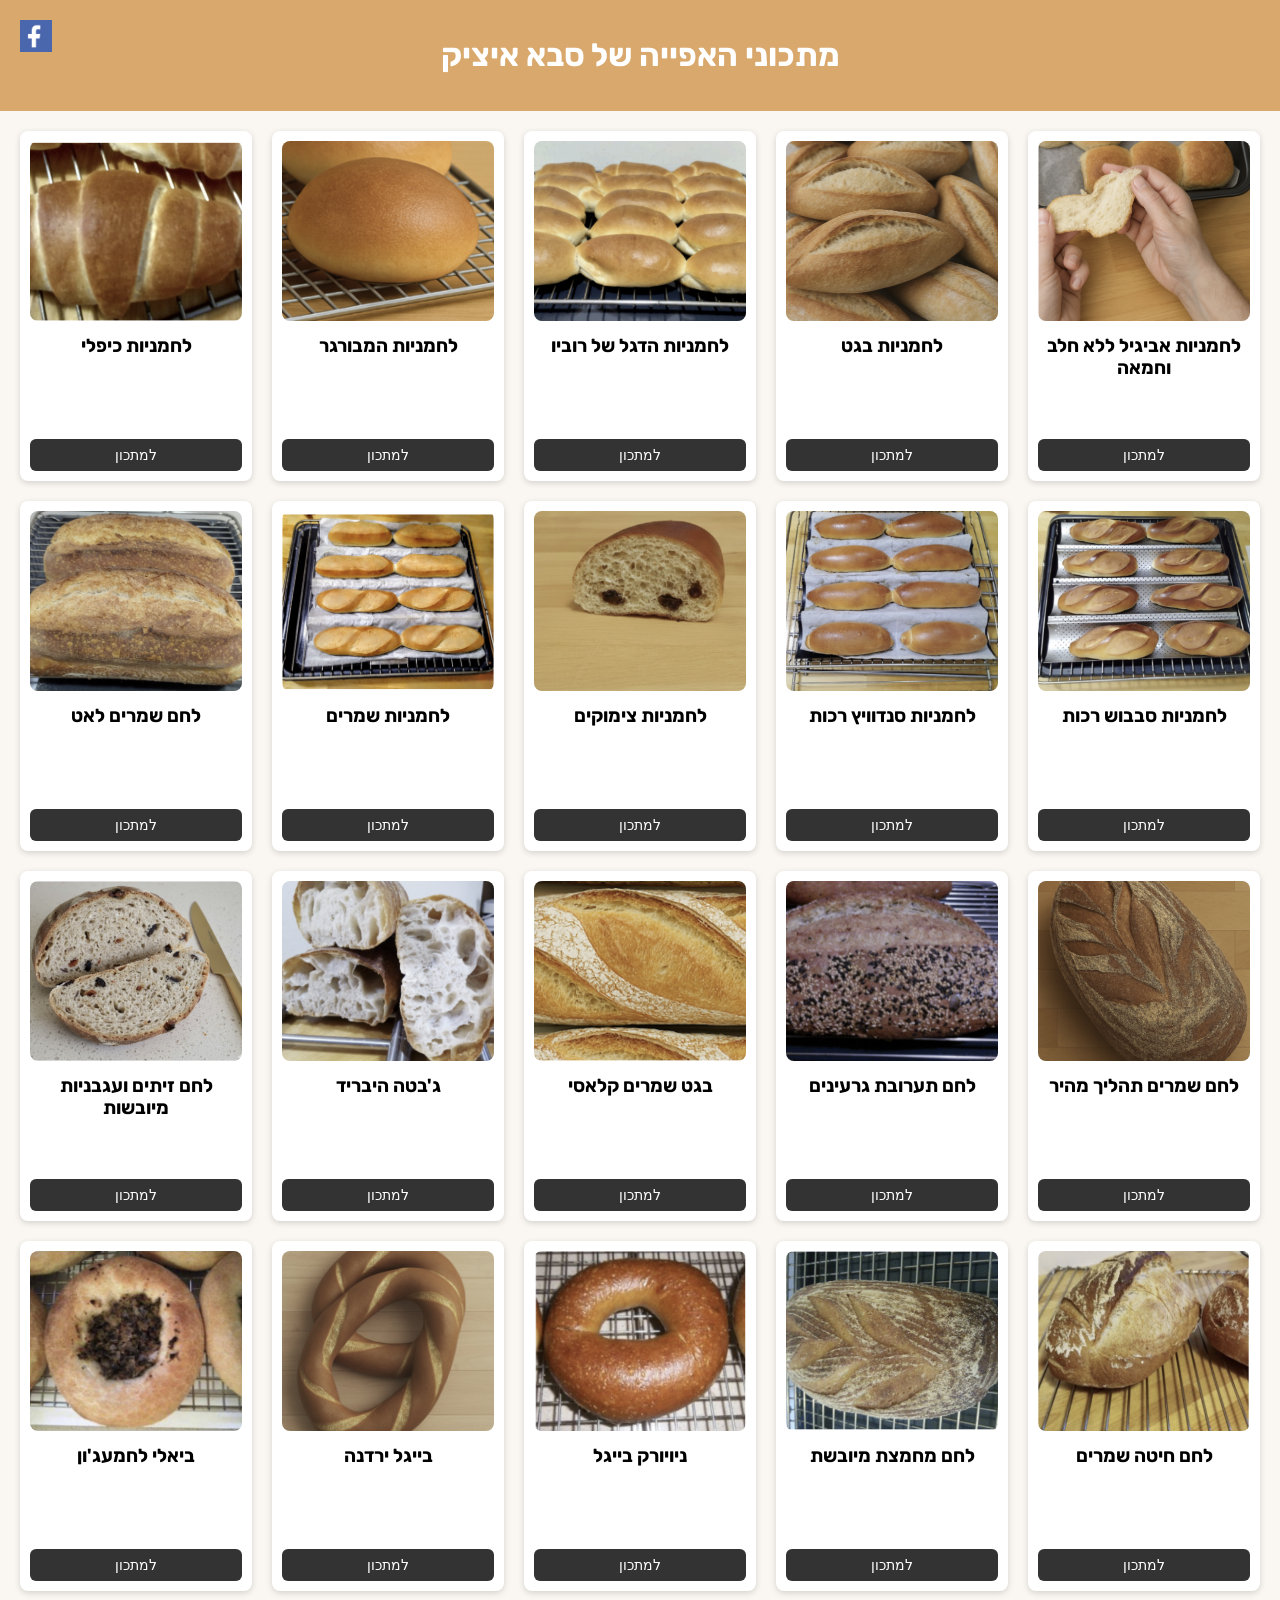
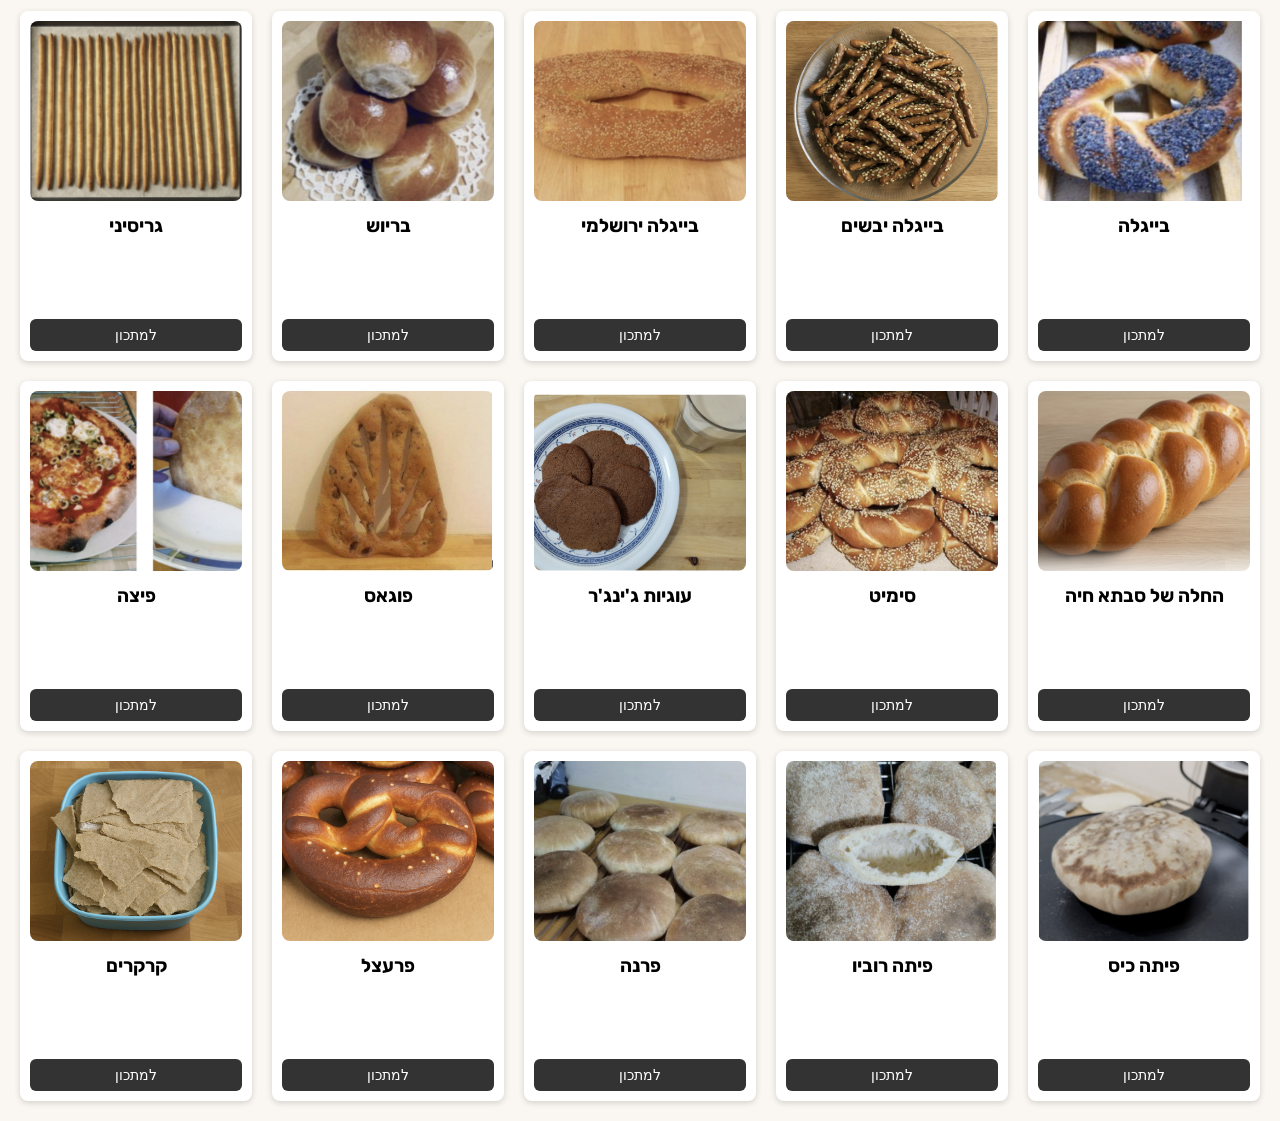
==== index.html @ c2b26f49 "Initial commit: Grandpa Itzik's baking recipes website Co-Authored-By: Claude Opus 4.6 (1M context) " ====
<!DOCTYPE html>
<html lang="he">
<head>
  <meta charset="UTF-8">
  <title>ספר מתכוני אפייה</title>
  <meta name="viewport" content="width=device-width, initial-scale=1">
<link rel="stylesheet" href="style.css">
</head>
<body>
<header>
  <!-- אייקון פייסבוק -->
  <a href="https://www.facebook.com/profile.php?id=61558004886525" 
     target="_blank" 
     class="facebook-icon">
    <img src="images/facebook.png" alt="Facebook">
  </a>

  <h1>מתכוני האפייה של סבא איציק</h1>
</header>

<main id="recipes-container"></main>
<link href="https://fonts.googleapis.com/css2?family=Rubik:wght@300;400;500;700&display=swap" rel="stylesheet">

<script src="recipes.js"></script>
<script src="app.js"></script>
</body>
</html>
---- style.css ----
/* ===== בסיס האתר ===== */
body {
  font-family: "Rubik", sans-serif;
  font-size: 12pt;
  font-weight: 500;
  margin: 0;
  padding: 0;
  direction: rtl;
  background: #faf7f2;
}

header {
  background: #d9a86c;
  padding: 15px;
  text-align: center;
  color: white;
}

/* ===== גריד של 5 כרטיסים בשורה ===== */
.category-grid {
  display: grid;
  grid-template-columns: repeat(5, 1fr);
  gap: 20px;
  padding: 20px;
}

/* ===== כותרת קטגוריה ===== */
.category-title {
  font-size: 16pt;
  font-weight: 600;
  margin: 40px 0 5px 0;
  padding-right: 20px;
  color: #333;
  text-align: right;
  border-bottom: 2px solid #ccc;
  padding-bottom: 8px;
}

/* ===== כרטיס מתכון — גרסה נקייה ואחידה ===== */
.recipe-card {
  background: white;
  border-radius: 8px;
  padding: 10px;
  text-align: center;
  cursor: pointer;
  transition: transform 0.2s;
  box-shadow: 0 2px 6px rgba(0,0,0,0.15);

  /* חשוב! כדי שהכפתור יישב בתחתית */
  display: flex;
  flex-direction: column;
  justify-content: space-between;
  height: 350px;
  box-sizing: border-box;
}

.recipe-card:hover {
  transform: scale(1.05);
}

/* ===== תמונה בכרטיס ===== */
.recipe-card img {
  width: 100%;
  height: 180px;
  object-fit: cover;
  border-radius: 8px;
}

/* ===== שם המתכון ===== */
.recipe-card .recipe-name {
  min-height: 48px;
  font-weight: bold;
  margin: 10px 0;
  line-height: 1.2;
}

/* ===== כפתור "למתכון" ===== */
.recipe-card .open-btn {
  margin-top: auto;
  padding: 8px 12px;
  background: #333;
  color: white;
  border: none;
  border-radius: 6px;
  cursor: pointer;
  font-size: 14px;
}

.recipe-card .open-btn:hover {
  background: #555;
}

/* ===== עמוד מתכון ===== */
#recipe-image {
  width: 25%;
  display: block;
  margin: 20px auto;
  border-radius: 10px;
}

.recipe-container {
  padding: 40px;
  max-width: 800px;
  margin: auto;
  line-height: 1.6;
  font-size: 20px;
}

#recipe-content {
  white-space: pre-line;
  line-height: 1.9;
  font-weight: 500;
  text-align: right;
}

/* ===== הדפסה ===== */
@media print {
  body {
    margin: 20mm;
  }

  script {
    display: none !important;
  }

  .recipe-container {
    padding: 0;
  }
}
.facebook-icon {
    position: absolute;
    left: 20px;
    top: 20px;
}

.facebook-icon img {
    width: 32px;
    height: auto;
    cursor: pointer;
}
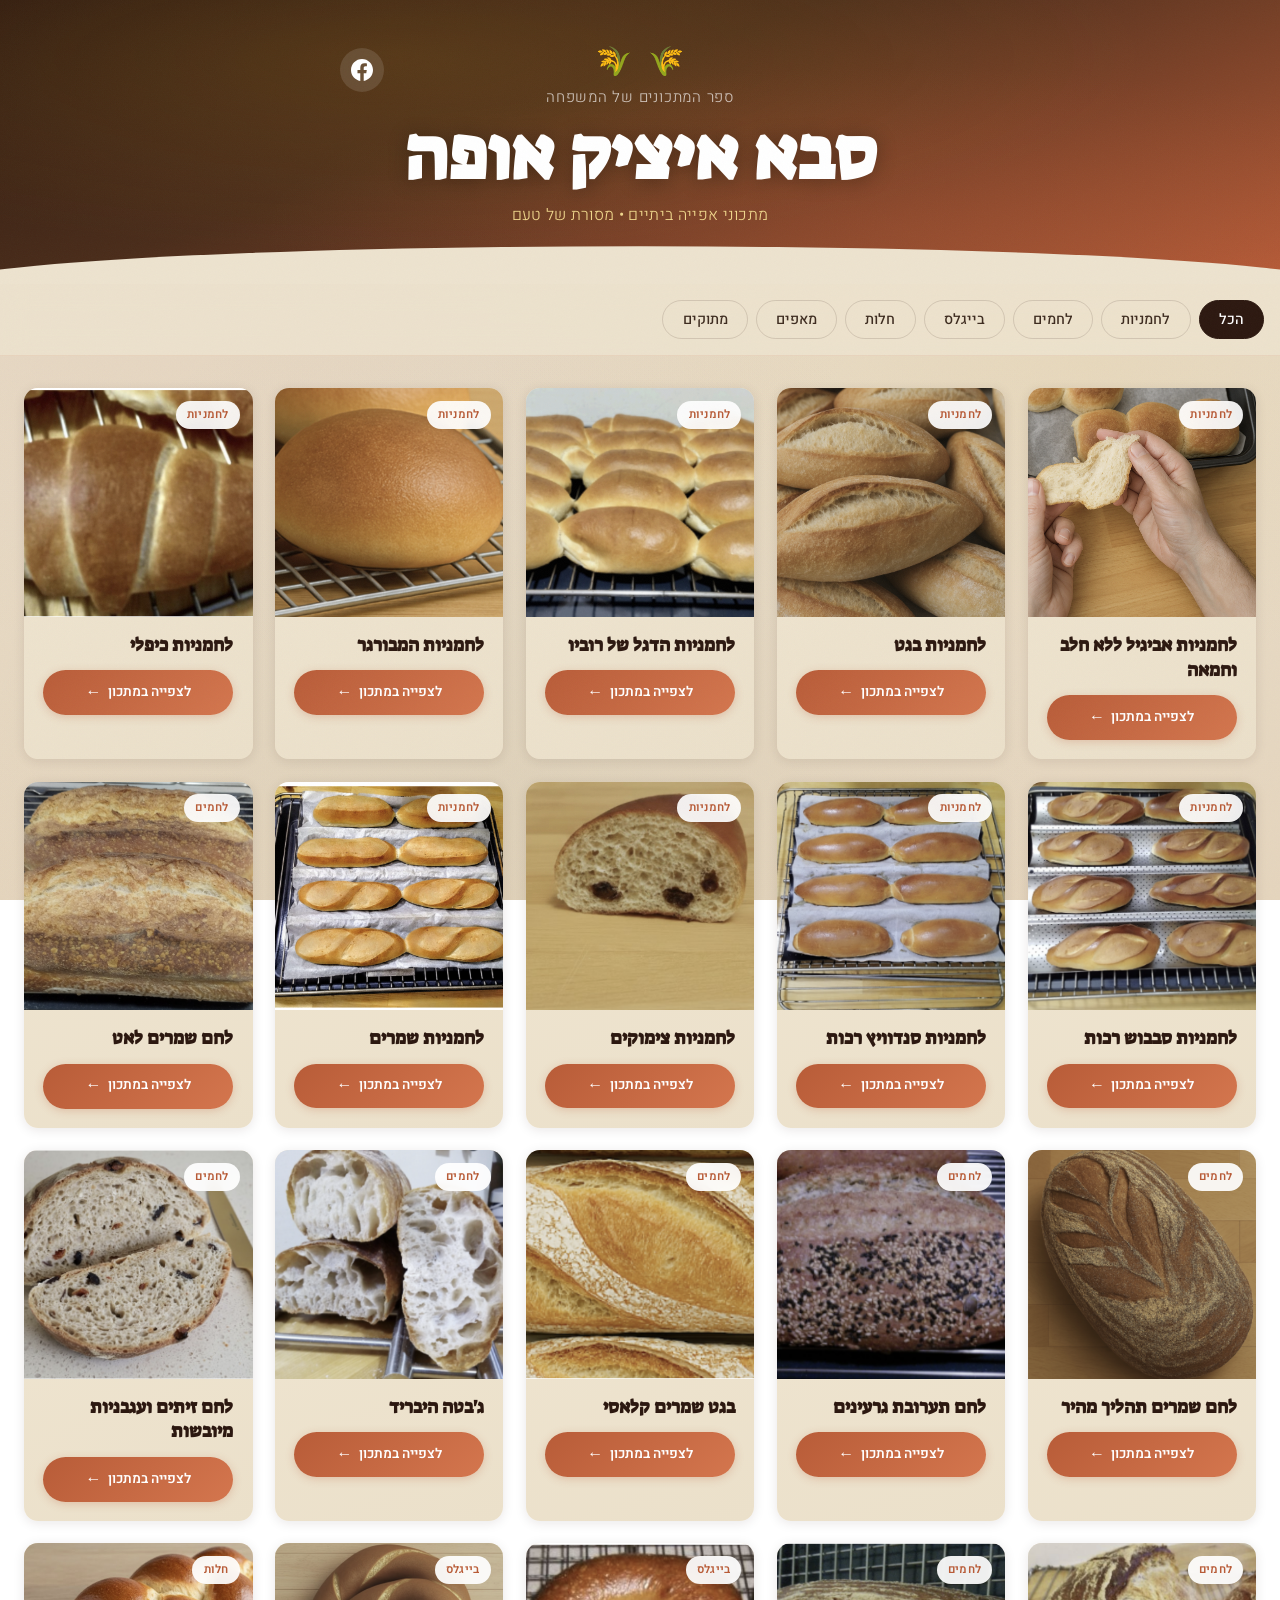
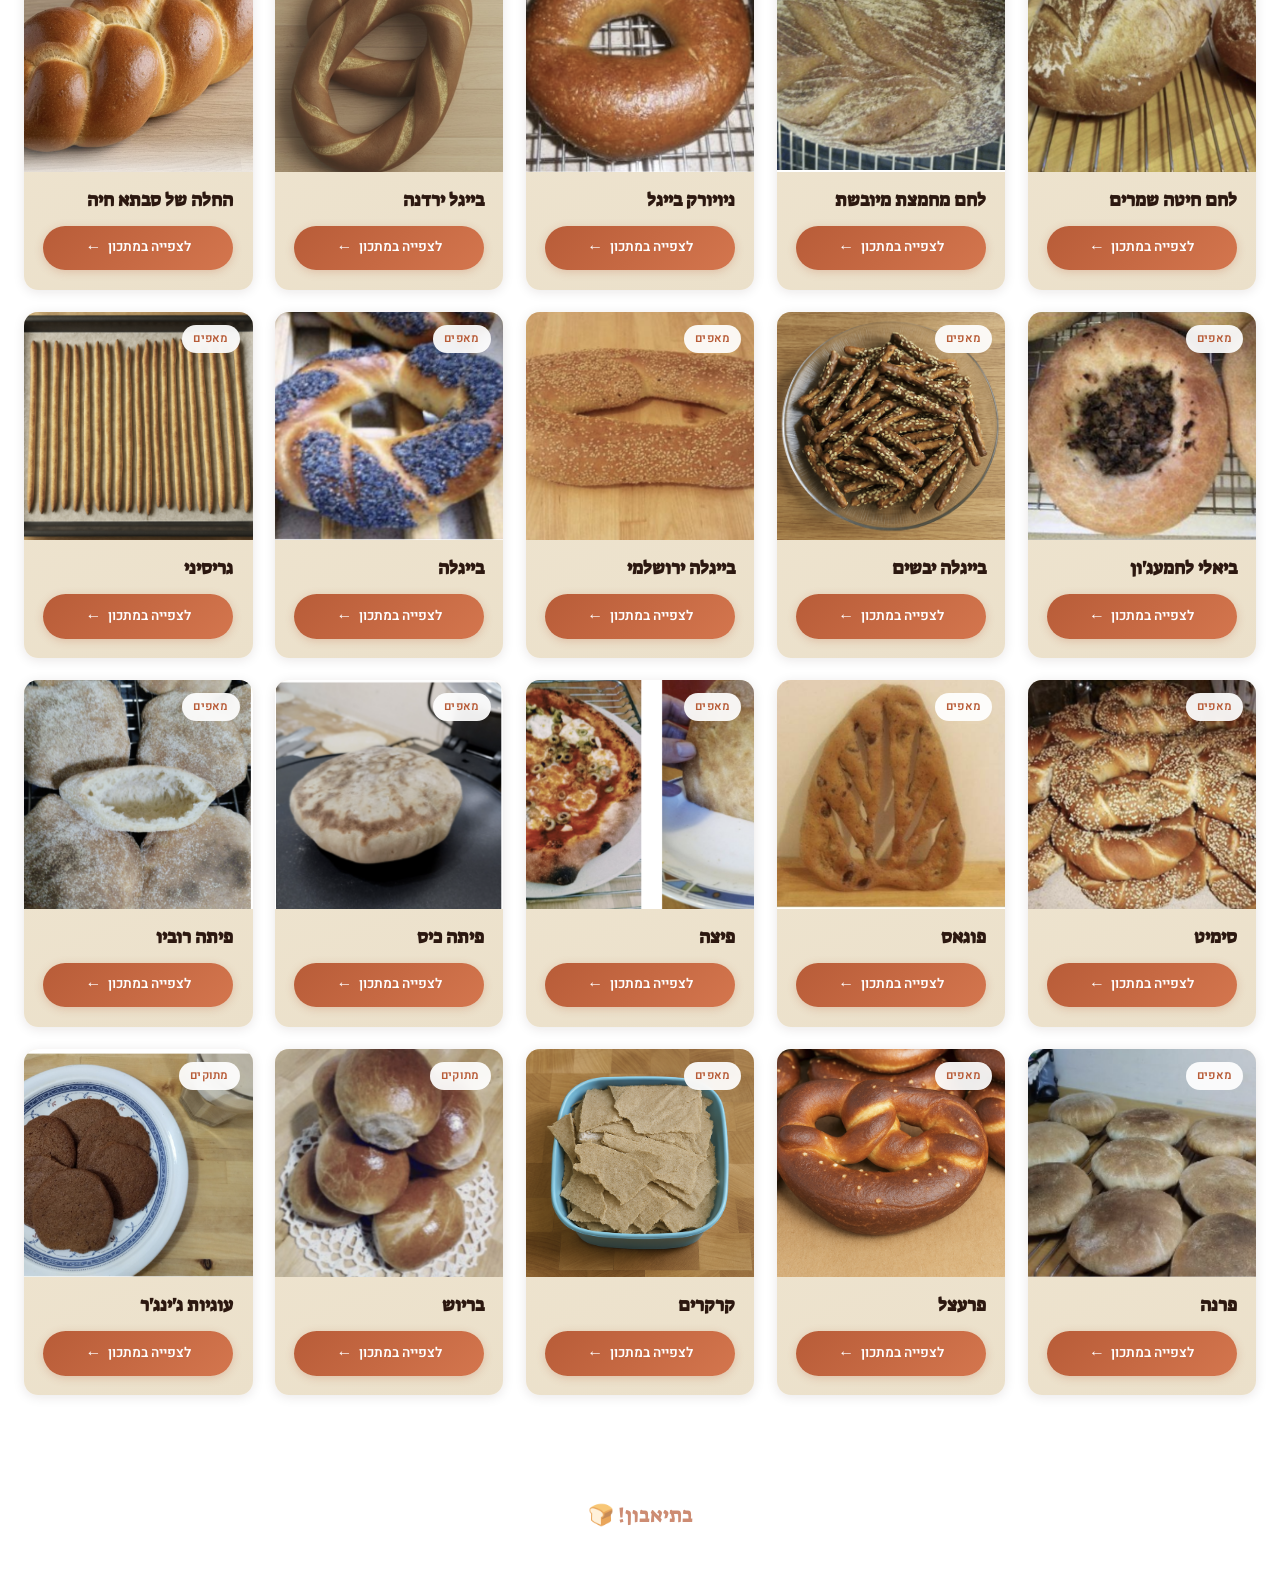
==== commit 007634d8: "Redesign: modern artisanal cookbook UI with modal recipe viewer - Warm parchment palette, Suez One +" ====
--- a/index.html
+++ b/index.html
@@ -1,25 +1,105 @@
 <!DOCTYPE html>
-<html lang="he">
+<html lang="he" dir="rtl">
 <head>
   <meta charset="UTF-8">
-  <title>ספר מתכוני אפייה</title>
   <meta name="viewport" content="width=device-width, initial-scale=1">
-<link rel="stylesheet" href="style.css">
+  <title>סבא איציק אופה</title>
+  <link rel="preconnect" href="https://fonts.googleapis.com">
+  <link rel="preconnect" href="https://fonts.gstatic.com" crossorigin>
+  <link href="https://fonts.googleapis.com/css2?family=Heebo:wght@300;400;500;600;700&family=Suez+One&display=swap" rel="stylesheet">
+  <link rel="stylesheet" href="style.css">
 </head>
 <body>
-<header>
-  <!-- אייקון פייסבוק -->
-  <a href="https://www.facebook.com/profile.php?id=61558004886525" 
-     target="_blank" 
-     class="facebook-icon">
-    <img src="images/facebook.png" alt="Facebook">
-  </a>
 
-  <h1>מתכוני האפייה של סבא איציק</h1>
-</header>
+  <div class="grain-overlay" aria-hidden="true"></div>
 
-<main id="recipes-container"></main>
-<link href="https://fonts.googleapis.com/css2?family=Rubik:wght@300;400;500;700&display=swap" rel="stylesheet">
+  <header class="site-header">
+    <div class="header-inner">
+      <div class="header-decoration" aria-hidden="true">
+        <span class="wheat wheat-right">🌾</span>
+        <span class="wheat wheat-left">🌾</span>
+      </div>
+      <p class="header-subtitle">ספר המתכונים של המשפחה</p>
+      <h1 class="header-title">סבא איציק אופה</h1>
+      <p class="header-tagline">מתכוני אפייה ביתיים &#8226; מסורת של טעם</p>
+      <a href="https://www.facebook.com/profile.php?id=61558004886525"
+         target="_blank"
+         rel="noopener noreferrer"
+         class="facebook-link"
+         aria-label="Facebook">
+        <svg width="22" height="22" viewBox="0 0 24 24" fill="currentColor"><path d="M24 12.073c0-6.627-5.373-12-12-12s-12 5.373-12 12c0 5.99 4.388 10.954 10.125 11.854v-8.385H7.078v-3.47h3.047V9.43c0-3.007 1.792-4.669 4.533-4.669 1.312 0 2.686.235 2.686.235v2.953H15.83c-1.491 0-1.956.925-1.956 1.874v2.25h3.328l-.532 3.47h-2.796v8.385C19.612 23.027 24 18.062 24 12.073z"/></svg>
+      </a>
+    </div>
+  </header>
+
+  <nav class="filter-bar" aria-label="סינון לפי קטגוריה">
+    <div class="filter-inner">
+      <button class="filter-chip active" data-category="all">הכל</button>
+    </div>
+  </nav>
+
+  <main class="main-content">
+    <div id="recipes-container" class="recipe-grid"></div>
+  </main>
+
+  <footer class="site-footer">
+    <p>בתיאבון! 🍞</p>
+  </footer>
+
+  <!-- ====== RECIPE MODAL OVERLAY ====== -->
+  <div class="modal-overlay" id="modal-overlay" aria-hidden="true">
+    <div class="modal-backdrop" id="modal-backdrop"></div>
+
+    <div class="modal-container" id="modal-container">
+      <!-- Close button -->
+      <button class="modal-close" id="modal-close" aria-label="סגור">
+        <svg width="24" height="24" viewBox="0 0 24 24" fill="none" stroke="currentColor" stroke-width="2" stroke-linecap="round" stroke-linejoin="round"><line x1="18" y1="6" x2="6" y2="18"/><line x1="6" y1="6" x2="18" y2="18"/></svg>
+      </button>
+
+      <!-- Hero image -->
+      <div class="modal-hero">
+        <img id="modal-image" class="modal-hero-img" alt="">
+        <div class="modal-hero-overlay"></div>
+        <div class="modal-hero-content">
+          <span id="modal-badge" class="recipe-badge"></span>
+          <h2 id="modal-title" class="modal-hero-title"></h2>
+        </div>
+        <!-- Prev / Next inside hero -->
+        <button class="modal-nav modal-nav-prev" id="nav-prev" aria-label="המתכון הקודם">
+          <svg width="20" height="20" viewBox="0 0 24 24" fill="none" stroke="currentColor" stroke-width="2.5" stroke-linecap="round" stroke-linejoin="round"><path d="M9 18l6-6-6-6"/></svg>
+        </button>
+        <button class="modal-nav modal-nav-next" id="nav-next" aria-label="המתכון הבא">
+          <svg width="20" height="20" viewBox="0 0 24 24" fill="none" stroke="currentColor" stroke-width="2.5" stroke-linecap="round" stroke-linejoin="round"><path d="M15 18l-6-6 6-6"/></svg>
+        </button>
+      </div>
+
+      <!-- Body -->
+      <div class="modal-body">
+        <div class="modal-actions">
+          <button class="action-btn print-btn" id="modal-print">
+            <svg width="18" height="18" viewBox="0 0 24 24" fill="none" stroke="currentColor" stroke-width="2" stroke-linecap="round" stroke-linejoin="round"><polyline points="6 9 6 2 18 2 18 9"/><path d="M6 18H4a2 2 0 0 1-2-2v-5a2 2 0 0 1 2-2h16a2 2 0 0 1 2 2v5a2 2 0 0 1-2 2h-2"/><rect x="6" y="14" width="12" height="8"/></svg>
+            הדפסה
+          </button>
+          <button class="action-btn share-btn" id="modal-share">
+            <svg width="18" height="18" viewBox="0 0 24 24" fill="none" stroke="currentColor" stroke-width="2" stroke-linecap="round" stroke-linejoin="round"><circle cx="18" cy="5" r="3"/><circle cx="6" cy="12" r="3"/><circle cx="18" cy="19" r="3"/><line x1="8.59" y1="13.51" x2="15.42" y2="17.49"/><line x1="15.41" y1="6.51" x2="8.59" y2="10.49"/></svg>
+            שיתוף
+          </button>
+        </div>
+
+        <div class="recipe-divider" aria-hidden="true"><span class="divider-icon">🍞</span></div>
+
+        <div id="modal-content" class="recipe-text"></div>
+
+        <div class="recipe-divider" aria-hidden="true"><span class="divider-icon">🌾</span></div>
+
+        <!-- Similar recipes -->
+        <section id="modal-similar-section" class="similar-section" style="display:none">
+          <h3 class="similar-title">עוד מתכונים שאולי תאהבו</h3>
+          <div id="modal-similar-grid" class="similar-grid"></div>
+        </section>
+      </div>
+    </div>
+  </div>
 
 <script src="recipes.js"></script>
 <script src="app.js"></script>
--- a/style.css
+++ b/style.css
@@ -1,140 +1,1213 @@
-/* ===== בסיס האתר ===== */
-body {
-  font-family: "Rubik", sans-serif;
-  font-size: 12pt;
-  font-weight: 500;
+/* ============================================
+   ARTISANAL HERITAGE COOKBOOK
+   Grandpa Itzik's Baking Recipes
+   ============================================ */
+
+/* --- Design Tokens --- */
+:root {
+  --color-parchment: #FBF7F0;
+  --color-cream: #F5EDE0;
+  --color-surface: #FFFFFF;
+  --color-coffee: #2C1810;
+  --color-espresso: #1A0F09;
+  --color-brown: #3D2B1F;
+  --color-terracotta: #B85C38;
+  --color-terracotta-light: #D4764E;
+  --color-honey: #DAA520;
+  --color-honey-soft: #F0D78C;
+  --color-sage: #6B7F5E;
+  --color-sage-light: #E8EDE4;
+  --color-warm-shadow: rgba(44, 24, 16, 0.1);
+  --color-warm-shadow-deep: rgba(44, 24, 16, 0.2);
+
+  --font-display: 'Suez One', serif;
+  --font-body: 'Heebo', sans-serif;
+
+  --radius-sm: 8px;
+  --radius-md: 14px;
+  --radius-lg: 24px;
+
+  --transition-smooth: 0.35s cubic-bezier(0.25, 0.46, 0.45, 0.94);
+  --transition-bounce: 0.5s cubic-bezier(0.34, 1.56, 0.64, 1);
+}
+
+/* --- Reset & Base --- */
+*,
+*::before,
+*::after {
+  box-sizing: border-box;
   margin: 0;
   padding: 0;
+}
+
+html {
+  scroll-behavior: smooth;
+}
+
+body {
+  font-family: var(--font-body);
+  font-weight: 400;
+  color: var(--color-brown);
+  background:
+    radial-gradient(ellipse at 15% 10%, rgba(184, 92, 56, 0.08) 0%, transparent 50%),
+    radial-gradient(ellipse at 85% 40%, rgba(218, 165, 32, 0.07) 0%, transparent 40%),
+    radial-gradient(ellipse at 40% 90%, rgba(107, 127, 94, 0.06) 0%, transparent 50%),
+    linear-gradient(180deg, #EDE3CF 0%, #E8DCC8 40%, #E5D5BD 100%);
+  background-attachment: fixed;
   direction: rtl;
-  background: #faf7f2;
-}
-
-header {
-  background: #d9a86c;
-  padding: 15px;
+  line-height: 1.6;
+  min-height: 100vh;
+  overflow-x: hidden;
+  -webkit-font-smoothing: antialiased;
+}
+
+/* --- Grain Texture Overlay --- */
+.grain-overlay {
+  position: fixed;
+  inset: 0;
+  pointer-events: none;
+  z-index: 9999;
+  opacity: 0.03;
+  background-image: url("data:image/svg+xml,%3Csvg viewBox='0 0 256 256' xmlns='http://www.w3.org/2000/svg'%3E%3Cfilter id='noise'%3E%3CfeTurbulence type='fractalNoise' baseFrequency='0.9' numOctaves='4' stitchTiles='stitch'/%3E%3C/filter%3E%3Crect width='100%25' height='100%25' filter='url(%23noise)'/%3E%3C/svg%3E");
+  background-repeat: repeat;
+  background-size: 200px 200px;
+}
+
+/* ============================================
+   HEADER
+   ============================================ */
+.site-header {
+  position: relative;
+  background: linear-gradient(160deg, var(--color-coffee) 0%, #4A2C1A 40%, var(--color-terracotta) 100%);
+  padding: 3rem 1.5rem 3.5rem;
   text-align: center;
-  color: white;
-}
-
-/* ===== גריד של 5 כרטיסים בשורה ===== */
-.category-grid {
+  overflow: hidden;
+}
+
+.site-header::before {
+  content: '';
+  position: absolute;
+  inset: 0;
+  background: radial-gradient(ellipse at 30% 20%, rgba(218, 165, 32, 0.15) 0%, transparent 60%),
+              radial-gradient(ellipse at 70% 80%, rgba(184, 92, 56, 0.2) 0%, transparent 50%);
+  pointer-events: none;
+}
+
+.site-header::after {
+  content: '';
+  position: absolute;
+  bottom: -2px;
+  left: 0;
+  right: 0;
+  height: 40px;
+  background: #EDE3CF;
+  clip-path: ellipse(55% 100% at 50% 100%);
+}
+
+.header-inner {
+  position: relative;
+  z-index: 1;
+  max-width: 600px;
+  margin: 0 auto;
+}
+
+.header-decoration {
+  margin-bottom: 0.5rem;
+  font-size: 1.8rem;
+  line-height: 1;
+}
+
+.wheat {
+  display: inline-block;
+  margin: 0 0.3rem;
+  animation: wheat-sway 3s ease-in-out infinite;
+}
+
+.wheat-left {
+  animation-delay: -1.5s;
+  transform: scaleX(-1);
+}
+
+@keyframes wheat-sway {
+  0%, 100% { transform: rotate(-3deg); }
+  50% { transform: rotate(3deg); }
+}
+
+.wheat-left {
+  animation-name: wheat-sway-mirror;
+}
+
+@keyframes wheat-sway-mirror {
+  0%, 100% { transform: scaleX(-1) rotate(-3deg); }
+  50% { transform: scaleX(-1) rotate(3deg); }
+}
+
+.header-subtitle {
+  font-family: var(--font-body);
+  font-weight: 300;
+  font-size: 0.95rem;
+  color: rgba(255, 255, 255, 0.7);
+  letter-spacing: 0.05em;
+  margin-bottom: 0.4rem;
+}
+
+.header-title {
+  font-family: var(--font-display);
+  font-size: clamp(2.5rem, 8vw, 4.5rem);
+  color: #FFFFFF;
+  line-height: 1.1;
+  margin-bottom: 0.5rem;
+  text-shadow: 0 2px 20px rgba(0, 0, 0, 0.3);
+}
+
+.header-tagline {
+  font-family: var(--font-body);
+  font-weight: 300;
+  font-size: 1rem;
+  color: var(--color-honey-soft);
+  letter-spacing: 0.02em;
+}
+
+.facebook-link {
+  position: absolute;
+  top: 0;
+  left: 0;
+  display: flex;
+  align-items: center;
+  justify-content: center;
+  width: 44px;
+  height: 44px;
+  border-radius: 50%;
+  background: rgba(255, 255, 255, 0.12);
+  backdrop-filter: blur(6px);
+  transition: background var(--transition-smooth);
+}
+
+.facebook-link:hover {
+  background: rgba(255, 255, 255, 0.25);
+}
+
+.facebook-link svg {
+  width: 22px;
+  height: 22px;
+  color: #FFFFFF;
+}
+
+/* ============================================
+   FILTER BAR
+   ============================================ */
+.filter-bar {
+  position: sticky;
+  top: 0;
+  z-index: 100;
+  background: rgba(237, 227, 207, 0.88);
+  backdrop-filter: blur(12px);
+  -webkit-backdrop-filter: blur(12px);
+  border-bottom: 1px solid rgba(184, 92, 56, 0.1);
+  padding: 0.8rem 1rem;
+}
+
+.filter-inner {
+  display: flex;
+  gap: 0.5rem;
+  max-width: 1400px;
+  margin: 0 auto;
+  overflow-x: auto;
+  scrollbar-width: none;
+  -ms-overflow-style: none;
+  padding: 0.2rem 0;
+}
+
+.filter-inner::-webkit-scrollbar {
+  display: none;
+}
+
+.filter-chip {
+  flex-shrink: 0;
+  font-family: var(--font-body);
+  font-weight: 500;
+  font-size: 0.9rem;
+  padding: 0.5rem 1.2rem;
+  border: 1.5px solid rgba(61, 43, 31, 0.15);
+  border-radius: 100px;
+  background: transparent;
+  color: var(--color-brown);
+  cursor: pointer;
+  transition: all var(--transition-smooth);
+  white-space: nowrap;
+}
+
+.filter-chip:hover {
+  border-color: var(--color-terracotta);
+  color: var(--color-terracotta);
+  background: rgba(184, 92, 56, 0.06);
+}
+
+.filter-chip.active {
+  background: var(--color-coffee);
+  color: #FFFFFF;
+  border-color: var(--color-coffee);
+}
+
+/* ============================================
+   MAIN CONTENT & RECIPE GRID
+   ============================================ */
+.main-content {
+  max-width: 1400px;
+  margin: 0 auto;
+  padding: 2rem 1.5rem 4rem;
+}
+
+.recipe-grid {
   display: grid;
-  grid-template-columns: repeat(5, 1fr);
-  gap: 20px;
-  padding: 20px;
-}
-
-/* ===== כותרת קטגוריה ===== */
-.category-title {
-  font-size: 16pt;
+  grid-template-columns: repeat(auto-fill, minmax(220px, 1fr));
+  gap: 1.4rem;
+}
+
+/* ============================================
+   RECIPE CARD
+   ============================================ */
+.recipe-card {
+  position: relative;
+  background: linear-gradient(160deg, #F0E6D2 0%, #EBE0CA 100%);
+  border: none;
+  border-radius: var(--radius-md);
+  overflow: hidden;
+  cursor: pointer;
+  padding: 0;
+  box-shadow: 0 2px 12px var(--color-warm-shadow);
+  transition: transform var(--transition-smooth),
+              box-shadow var(--transition-smooth);
+  animation: card-enter 0.6s cubic-bezier(0.22, 1, 0.36, 1) both;
+}
+
+.recipe-card:hover {
+  transform: translateY(-6px);
+  box-shadow: 0 14px 40px var(--color-warm-shadow-deep);
+}
+
+.recipe-card:active {
+  transform: translateY(-2px);
+}
+
+@keyframes card-enter {
+  from {
+    opacity: 0;
+    transform: translateY(30px);
+  }
+  to {
+    opacity: 1;
+    transform: translateY(0);
+  }
+}
+
+/* Card image container */
+.card-image-wrap {
+  position: relative;
+  width: 100%;
+  aspect-ratio: 1 / 1;
+  overflow: hidden;
+  background: var(--color-cream);
+}
+
+.card-image-wrap img {
+  display: block;
+  width: 100%;
+  height: 100%;
+  object-fit: cover;
+  transition: transform 0.6s cubic-bezier(0.22, 1, 0.36, 1);
+}
+
+.recipe-card:hover .card-image-wrap img {
+  transform: scale(1.08);
+}
+
+/* Category badge */
+.card-category {
+  position: absolute;
+  top: 0.8rem;
+  right: 0.8rem;
+  font-family: var(--font-body);
   font-weight: 600;
-  margin: 40px 0 5px 0;
-  padding-right: 20px;
-  color: #333;
+  font-size: 0.72rem;
+  padding: 0.3rem 0.7rem;
+  background: rgba(255, 255, 255, 0.92);
+  backdrop-filter: blur(6px);
+  border-radius: 100px;
+  color: var(--color-terracotta);
+  letter-spacing: 0.02em;
+  z-index: 2;
+}
+
+/* Card body */
+.card-body {
+  padding: 1rem 1.2rem 1.2rem;
+}
+
+.card-title {
+  font-family: var(--font-display);
+  font-size: 1.15rem;
+  color: var(--color-coffee);
+  line-height: 1.35;
+  margin-bottom: 0.8rem;
+}
+
+.card-cta {
+  display: inline-flex;
+  align-items: center;
+  justify-content: center;
+  gap: 0.4rem;
+  width: 100%;
+  font-family: var(--font-body);
+  font-weight: 600;
+  font-size: 0.85rem;
+  color: #FFFFFF;
+  text-decoration: none;
+  padding: 0.6rem 1rem;
+  border-radius: 100px;
+  background: linear-gradient(135deg, var(--color-terracotta) 0%, var(--color-terracotta-light) 100%);
+  box-shadow: 0 2px 8px rgba(184, 92, 56, 0.25);
+  transition: all var(--transition-smooth);
+}
+
+.recipe-card:hover .card-cta {
+  box-shadow: 0 4px 14px rgba(184, 92, 56, 0.4);
+  transform: translateY(-1px);
+}
+
+.card-cta-arrow {
+  display: inline-block;
+  transition: transform var(--transition-smooth);
+  font-size: 1rem;
+}
+
+.recipe-card:hover .card-cta-arrow {
+  transform: translateX(-4px);
+}
+
+/* ============================================
+   RECIPE PAGE — HERO
+   ============================================ */
+.recipe-hero {
+  position: relative;
+  width: 100%;
+  height: 55vh;
+  min-height: 350px;
+  max-height: 550px;
+  overflow: hidden;
+}
+
+.recipe-hero-img {
+  width: 100%;
+  height: 100%;
+  object-fit: cover;
+  animation: hero-zoom 20s ease-in-out infinite alternate;
+}
+
+@keyframes hero-zoom {
+  from { transform: scale(1); }
+  to { transform: scale(1.06); }
+}
+
+.recipe-hero-overlay {
+  position: absolute;
+  inset: 0;
+  background:
+    linear-gradient(to top, rgba(26, 15, 9, 0.9) 0%, rgba(26, 15, 9, 0.3) 45%, rgba(26, 15, 9, 0.05) 100%),
+    linear-gradient(135deg, rgba(184, 92, 56, 0.15) 0%, transparent 50%);
+  pointer-events: none;
+}
+
+.recipe-hero-content {
+  position: absolute;
+  bottom: 0;
+  left: 0;
+  right: 0;
+  padding: 2rem 2.5rem 3rem;
+  z-index: 2;
+  animation: hero-content-enter 0.8s cubic-bezier(0.22, 1, 0.36, 1) both;
+}
+
+@keyframes hero-content-enter {
+  from {
+    opacity: 0;
+    transform: translateY(20px);
+  }
+  to {
+    opacity: 1;
+    transform: translateY(0);
+  }
+}
+
+.recipe-badge {
+  display: inline-block;
+  font-family: var(--font-body);
+  font-weight: 600;
+  font-size: 0.78rem;
+  padding: 0.35rem 1rem;
+  background: var(--color-terracotta);
+  color: #FFFFFF;
+  border-radius: 100px;
+  margin-bottom: 0.8rem;
+  letter-spacing: 0.03em;
+  box-shadow: 0 2px 12px rgba(184, 92, 56, 0.4);
+}
+
+.recipe-hero-title {
+  font-family: var(--font-display);
+  font-size: clamp(2rem, 6vw, 3.2rem);
+  color: #FFFFFF;
+  text-shadow: 0 2px 20px rgba(0, 0, 0, 0.5);
+  line-height: 1.2;
+  max-width: 700px;
+}
+
+.back-btn {
+  position: absolute;
+  top: 1.2rem;
+  right: 1.2rem;
+  z-index: 10;
+  display: flex;
+  align-items: center;
+  justify-content: center;
+  width: 48px;
+  height: 48px;
+  border-radius: 50%;
+  border: none;
+  background: rgba(255, 255, 255, 0.18);
+  backdrop-filter: blur(8px);
+  color: #FFFFFF;
+  cursor: pointer;
+  transition: all var(--transition-smooth);
+}
+
+.back-btn:hover {
+  background: rgba(255, 255, 255, 0.35);
+  transform: scale(1.08);
+}
+
+/* ============================================
+   RECIPE PAGE — BODY
+   ============================================ */
+.recipe-page {
+  background:
+    radial-gradient(ellipse at 20% 0%, rgba(184, 92, 56, 0.1) 0%, transparent 50%),
+    radial-gradient(ellipse at 80% 30%, rgba(218, 165, 32, 0.09) 0%, transparent 40%),
+    radial-gradient(ellipse at 50% 80%, rgba(107, 127, 94, 0.07) 0%, transparent 50%),
+    linear-gradient(180deg, #E8DCC8 0%, #ECDCC5 30%, #E5D5BD 100%);
+}
+
+.recipe-body {
+  position: relative;
+  margin-top: -2.5rem;
+  z-index: 5;
+}
+
+.recipe-body-inner {
+  max-width: 780px;
+  margin: 0 auto;
+  background:
+    linear-gradient(145deg, #F0E6D2 0%, #EBE0CA 50%, #EDE3CF 100%);
+  border: 1px solid rgba(184, 92, 56, 0.1);
+  border-radius: var(--radius-lg) var(--radius-lg) var(--radius-md) var(--radius-md);
+  padding: 2.5rem 2.8rem 3rem;
+  box-shadow:
+    0 -8px 50px rgba(0, 0, 0, 0.08),
+    inset 0 1px 0 rgba(255, 255, 255, 0.6);
+  min-height: 50vh;
+  animation: body-enter 0.6s 0.2s cubic-bezier(0.22, 1, 0.36, 1) both;
+}
+
+@keyframes body-enter {
+  from {
+    opacity: 0;
+    transform: translateY(30px);
+  }
+  to {
+    opacity: 1;
+    transform: translateY(0);
+  }
+}
+
+/* Action bar */
+.recipe-actions {
+  display: flex;
+  gap: 0.7rem;
+  margin-bottom: 1.5rem;
+  flex-wrap: wrap;
+}
+
+.action-btn {
+  display: inline-flex;
+  align-items: center;
+  gap: 0.5rem;
+  font-family: var(--font-body);
+  font-weight: 600;
+  font-size: 0.85rem;
+  padding: 0.6rem 1.3rem;
+  border: none;
+  border-radius: 100px;
+  cursor: pointer;
+  transition: all var(--transition-smooth);
+}
+
+.print-btn {
+  background: linear-gradient(135deg, var(--color-coffee) 0%, #4A2C1A 100%);
+  color: #FFFFFF;
+  box-shadow: 0 2px 10px rgba(44, 24, 16, 0.25);
+}
+
+.print-btn:hover {
+  transform: translateY(-2px);
+  box-shadow: 0 4px 18px rgba(44, 24, 16, 0.35);
+}
+
+.share-btn {
+  background: linear-gradient(135deg, var(--color-terracotta) 0%, var(--color-terracotta-light) 100%);
+  color: #FFFFFF;
+  box-shadow: 0 2px 10px rgba(184, 92, 56, 0.3);
+}
+
+.share-btn:hover {
+  transform: translateY(-2px);
+  box-shadow: 0 4px 18px rgba(184, 92, 56, 0.4);
+}
+
+.action-btn:active {
+  transform: translateY(0);
+}
+
+.action-btn svg {
+  flex-shrink: 0;
+}
+
+/* Decorative divider */
+.recipe-divider {
+  display: flex;
+  align-items: center;
+  gap: 1rem;
+  margin: 2rem 0;
+}
+
+.recipe-divider::before,
+.recipe-divider::after {
+  content: '';
+  flex: 1;
+  height: 1px;
+  background: linear-gradient(to left,
+    transparent,
+    rgba(184, 92, 56, 0.2) 20%,
+    rgba(218, 165, 32, 0.3) 50%,
+    rgba(184, 92, 56, 0.2) 80%,
+    transparent
+  );
+}
+
+.divider-icon {
+  font-size: 1.2rem;
+  opacity: 0.6;
+}
+
+/* Recipe text */
+.recipe-text {
+  font-family: var(--font-body);
+  font-weight: 400;
+  font-size: 1.15rem;
+  line-height: 2.1;
+  color: var(--color-coffee);
+  white-space: pre-line;
   text-align: right;
-  border-bottom: 2px solid #ccc;
-  padding-bottom: 8px;
-}
-
-/* ===== כרטיס מתכון — גרסה נקייה ואחידה ===== */
-.recipe-card {
-  background: white;
-  border-radius: 8px;
-  padding: 10px;
+  padding: 0.5rem 0;
+}
+
+/* Tip box */
+.recipe-tip-box {
+  display: flex;
+  gap: 0.8rem;
+  align-items: flex-start;
+  background: linear-gradient(135deg, #FFF8E7 0%, #FFF3D6 100%);
+  border: 1px solid rgba(218, 165, 32, 0.25);
+  border-radius: var(--radius-md);
+  padding: 1.2rem 1.5rem;
+  margin-top: 2rem;
+}
+
+.tip-icon {
+  font-size: 1.4rem;
+  flex-shrink: 0;
+  margin-top: 0.1rem;
+}
+
+.tip-text {
+  font-family: var(--font-body);
+  font-weight: 400;
+  font-size: 0.95rem;
+  line-height: 1.7;
+  color: var(--color-brown);
+}
+
+/* ============================================
+   SIMILAR RECIPES SECTION
+   ============================================ */
+.similar-section {
+  margin-top: 1rem;
+}
+
+.similar-title {
+  font-family: var(--font-display);
+  font-size: 1.4rem;
+  color: var(--color-coffee);
+  margin-bottom: 1.4rem;
   text-align: center;
-  cursor: pointer;
-  transition: transform 0.2s;
-  box-shadow: 0 2px 6px rgba(0,0,0,0.15);
-
-  /* חשוב! כדי שהכפתור יישב בתחתית */
+  position: relative;
+}
+
+.similar-title::after {
+  content: '';
+  display: block;
+  width: 60px;
+  height: 3px;
+  background: linear-gradient(to left, var(--color-terracotta), var(--color-honey));
+  border-radius: 3px;
+  margin: 0.6rem auto 0;
+}
+
+.similar-grid {
+  display: grid;
+  grid-template-columns: repeat(auto-fill, minmax(150px, 1fr));
+  gap: 1rem;
+}
+
+.similar-card {
   display: flex;
   flex-direction: column;
-  justify-content: space-between;
-  height: 350px;
-  box-sizing: border-box;
-}
-
-.recipe-card:hover {
-  transform: scale(1.05);
-}
-
-/* ===== תמונה בכרטיס ===== */
-.recipe-card img {
+  text-decoration: none;
+  background: linear-gradient(145deg, rgba(255,255,255,0.7), rgba(245,237,224,0.8));
+  border: 1px solid rgba(218, 165, 32, 0.12);
+  border-radius: var(--radius-md);
+  overflow: hidden;
+  transition: transform var(--transition-smooth),
+              box-shadow var(--transition-smooth),
+              border-color var(--transition-smooth);
+  box-shadow: 0 2px 8px var(--color-warm-shadow);
+  animation: card-enter 0.5s cubic-bezier(0.22, 1, 0.36, 1) both;
+}
+
+.similar-card:hover {
+  transform: translateY(-5px);
+  box-shadow: 0 8px 28px var(--color-warm-shadow-deep);
+  border-color: var(--color-terracotta-light);
+}
+
+.similar-card-img-wrap {
+  aspect-ratio: 4 / 3;
+  overflow: hidden;
+}
+
+.similar-card-img-wrap img {
   width: 100%;
-  height: 180px;
+  height: 100%;
   object-fit: cover;
-  border-radius: 8px;
-}
-
-/* ===== שם המתכון ===== */
-.recipe-card .recipe-name {
-  min-height: 48px;
-  font-weight: bold;
-  margin: 10px 0;
+  transition: transform 0.5s cubic-bezier(0.22, 1, 0.36, 1);
+}
+
+.similar-card:hover .similar-card-img-wrap img {
+  transform: scale(1.08);
+}
+
+.similar-card-name {
+  font-family: var(--font-body);
+  font-weight: 600;
+  font-size: 0.85rem;
+  color: var(--color-coffee);
+  padding: 0.7rem 0.8rem;
+  line-height: 1.3;
+  text-align: center;
+  flex-grow: 1;
+  display: flex;
+  align-items: center;
+  justify-content: center;
+}
+
+/* ============================================
+   RECIPE PAGE — DECORATIVE CORNER ACCENTS
+   ============================================ */
+.recipe-body-inner::before {
+  content: '🌿';
+  position: absolute;
+  top: 1.2rem;
+  left: 1.2rem;
+  font-size: 1.5rem;
+  opacity: 0.2;
+  transform: rotate(-30deg);
+  pointer-events: none;
+}
+
+.recipe-body-inner {
+  position: relative;
+}
+
+/* Footer nav in recipe page */
+.recipe-footer-nav {
+  margin-top: 2.5rem;
+  padding-top: 1.5rem;
+  border-top: 1px solid rgba(61, 43, 31, 0.08);
+  text-align: center;
+}
+
+.back-link {
+  display: inline-flex;
+  align-items: center;
+  gap: 0.5rem;
+  font-family: var(--font-body);
+  font-weight: 600;
+  font-size: 0.95rem;
+  color: var(--color-surface);
+  background: var(--color-coffee);
+  border: none;
+  border-radius: 100px;
+  padding: 0.75rem 1.8rem;
+  cursor: pointer;
+  transition: all var(--transition-smooth);
+}
+
+.back-link:hover {
+  background: var(--color-terracotta);
+  transform: translateY(-2px);
+  box-shadow: 0 4px 16px rgba(184, 92, 56, 0.3);
+}
+
+.back-link svg {
+  flex-shrink: 0;
+}
+
+/* ============================================
+   MODAL OVERLAY
+   ============================================ */
+body.modal-open {
+  overflow: hidden;
+}
+
+.modal-overlay {
+  display: none;
+  position: fixed;
+  inset: 0;
+  z-index: 1000;
+  align-items: center;
+  justify-content: center;
+}
+
+.modal-overlay.open {
+  display: flex;
+}
+
+/* Blurred backdrop */
+.modal-backdrop {
+  position: absolute;
+  inset: 0;
+  background: rgba(44, 24, 16, 0.4);
+  backdrop-filter: blur(16px);
+  -webkit-backdrop-filter: blur(16px);
+  opacity: 0;
+  transition: opacity 0.35s ease;
+  cursor: pointer;
+}
+
+.modal-overlay.visible .modal-backdrop {
+  opacity: 1;
+}
+
+/* Modal container */
+.modal-container {
+  position: relative;
+  z-index: 2;
+  width: calc(100% - 2.5rem);
+  max-width: 820px;
+  height: calc(100vh - 3rem);
+  max-height: calc(100vh - 3rem);
+  overflow-y: auto;
+  overflow-x: hidden;
+  background: linear-gradient(160deg, #F0E6D2 0%, #EBE0CA 50%, #EDE3CF 100%);
+  border-radius: var(--radius-lg);
+  box-shadow:
+    0 24px 80px rgba(26, 15, 9, 0.35),
+    0 0 0 1px rgba(184, 92, 56, 0.1);
+  opacity: 0;
+  transform: translateY(40px) scale(0.97);
+  transition: opacity 0.35s ease, transform 0.4s cubic-bezier(0.22, 1, 0.36, 1);
+  scrollbar-width: thin;
+  scrollbar-color: rgba(184, 92, 56, 0.3) transparent;
+}
+
+.modal-container::-webkit-scrollbar {
+  width: 6px;
+}
+
+.modal-container::-webkit-scrollbar-track {
+  background: transparent;
+}
+
+.modal-container::-webkit-scrollbar-thumb {
+  background: rgba(184, 92, 56, 0.3);
+  border-radius: 3px;
+}
+
+.modal-overlay.visible .modal-container {
+  opacity: 1;
+  transform: translateY(0) scale(1);
+}
+
+/* Close button */
+.modal-close {
+  position: absolute;
+  top: 1rem;
+  left: 1rem;
+  z-index: 20;
+  display: flex;
+  align-items: center;
+  justify-content: center;
+  width: 44px;
+  height: 44px;
+  border-radius: 50%;
+  border: none;
+  background: rgba(0, 0, 0, 0.35);
+  backdrop-filter: blur(8px);
+  color: #FFFFFF;
+  cursor: pointer;
+  transition: all var(--transition-smooth);
+}
+
+.modal-close:hover {
+  background: rgba(0, 0, 0, 0.55);
+  transform: scale(1.08);
+}
+
+/* Modal hero */
+.modal-hero {
+  position: relative;
+  width: 100%;
+  height: 320px;
+  overflow: hidden;
+  border-radius: var(--radius-lg) var(--radius-lg) 0 0;
+}
+
+.modal-hero-img {
+  width: 100%;
+  height: 100%;
+  object-fit: cover;
+  animation: hero-zoom 20s ease-in-out infinite alternate;
+}
+
+.modal-hero-overlay {
+  position: absolute;
+  inset: 0;
+  background:
+    linear-gradient(to top, rgba(26, 15, 9, 0.88) 0%, rgba(26, 15, 9, 0.25) 50%, transparent 100%);
+  pointer-events: none;
+}
+
+.modal-hero-content {
+  position: absolute;
+  bottom: 0;
+  left: 0;
+  right: 0;
+  padding: 1.5rem 2rem 2rem;
+  z-index: 2;
+  animation: hero-content-enter 0.6s 0.15s cubic-bezier(0.22, 1, 0.36, 1) both;
+}
+
+.modal-hero-title {
+  font-family: var(--font-display);
+  font-size: clamp(1.6rem, 5vw, 2.6rem);
+  color: #FFFFFF;
+  text-shadow: 0 2px 16px rgba(0, 0, 0, 0.5);
   line-height: 1.2;
 }
 
-/* ===== כפתור "למתכון" ===== */
-.recipe-card .open-btn {
-  margin-top: auto;
-  padding: 8px 12px;
-  background: #333;
-  color: white;
+/* Modal body */
+.modal-body {
+  padding: 2rem 2.5rem 2.5rem;
+}
+
+/* Nav buttons (prev/next) — inside hero */
+.modal-nav {
+  position: absolute;
+  top: 50%;
+  transform: translateY(-50%);
+  z-index: 10;
+  display: flex;
+  align-items: center;
+  justify-content: center;
+  width: 42px;
+  height: 42px;
+  border-radius: 50%;
   border: none;
-  border-radius: 6px;
+  background: rgba(255, 255, 255, 0.18);
+  backdrop-filter: blur(8px);
+  -webkit-backdrop-filter: blur(8px);
+  color: #FFFFFF;
   cursor: pointer;
-  font-size: 14px;
-}
-
-.recipe-card .open-btn:hover {
-  background: #555;
-}
-
-/* ===== עמוד מתכון ===== */
-#recipe-image {
-  width: 25%;
-  display: block;
-  margin: 20px auto;
-  border-radius: 10px;
-}
-
-.recipe-container {
-  padding: 40px;
-  max-width: 800px;
-  margin: auto;
-  line-height: 1.6;
-  font-size: 20px;
-}
-
-#recipe-content {
-  white-space: pre-line;
-  line-height: 1.9;
-  font-weight: 500;
-  text-align: right;
-}
-
-/* ===== הדפסה ===== */
+  transition: all var(--transition-smooth);
+}
+
+.modal-nav:hover {
+  background: rgba(255, 255, 255, 0.35);
+  transform: translateY(-50%) scale(1.1);
+}
+
+.modal-nav:active {
+  transform: translateY(-50%) scale(0.95);
+}
+
+.modal-nav-prev {
+  right: 0.8rem;
+}
+
+.modal-nav-next {
+  left: 0.8rem;
+}
+
+/* ============================================
+   FOOTER
+   ============================================ */
+.site-footer {
+  text-align: center;
+  padding: 2.5rem 1rem 3rem;
+  font-family: var(--font-display);
+  font-size: 1.3rem;
+  color: var(--color-terracotta);
+  opacity: 0.7;
+}
+
+/* ============================================
+   PRINT STYLES
+   ============================================ */
 @media print {
+  .grain-overlay,
+  .back-btn,
+  .recipe-actions,
+  .recipe-footer-nav,
+  .recipe-hero-overlay {
+    display: none !important;
+  }
+
   body {
-    margin: 20mm;
-  }
-
-  script {
-    display: none !important;
-  }
-
-  .recipe-container {
-    padding: 0;
-  }
-}
-.facebook-icon {
-    position: absolute;
-    left: 20px;
-    top: 20px;
-}
-
-.facebook-icon img {
-    width: 32px;
+    background: white;
+    color: black;
+  }
+
+  .recipe-hero {
     height: auto;
-    cursor: pointer;
-}
+    max-height: 300px;
+  }
+
+  .recipe-hero-img {
+    width: 60%;
+    margin: 0 auto;
+    display: block;
+    border-radius: 8px;
+  }
+
+  .recipe-hero-content {
+    position: static;
+    padding: 1rem 0;
+  }
+
+  .recipe-hero-title {
+    color: black;
+    text-shadow: none;
+    text-align: center;
+    font-size: 1.8rem;
+  }
+
+  .recipe-body {
+    margin-top: 0;
+  }
+
+  .recipe-body-inner {
+    box-shadow: none;
+    padding: 1rem 0;
+  }
+
+  .recipe-text {
+    font-size: 12pt;
+    line-height: 1.7;
+  }
+}
+
+/* ============================================
+   RESPONSIVE — TABLET
+   ============================================ */
+@media (max-width: 1024px) {
+  .recipe-grid {
+    grid-template-columns: repeat(auto-fill, minmax(200px, 1fr));
+    gap: 1.2rem;
+  }
+}
+
+/* ============================================
+   RESPONSIVE — MOBILE
+   ============================================ */
+@media (max-width: 640px) {
+  .site-header {
+    padding: 2rem 1rem 2.5rem;
+  }
+
+  .header-title {
+    font-size: 2.2rem;
+  }
+
+  .header-tagline {
+    font-size: 0.88rem;
+  }
+
+  .header-decoration {
+    font-size: 1.4rem;
+  }
+
+  .facebook-link {
+    top: -0.5rem;
+    left: -0.2rem;
+    width: 38px;
+    height: 38px;
+  }
+
+  .filter-bar {
+    padding: 0.6rem 0.8rem;
+  }
+
+  .filter-chip {
+    font-size: 0.82rem;
+    padding: 0.4rem 1rem;
+  }
+
+  .main-content {
+    padding: 1.2rem 1rem 3rem;
+  }
+
+  .recipe-grid {
+    grid-template-columns: repeat(2, 1fr);
+    gap: 0.9rem;
+  }
+
+  .card-body {
+    padding: 0.7rem 0.8rem 0.9rem;
+  }
+
+  .card-title {
+    font-size: 0.95rem;
+    margin-bottom: 0.5rem;
+  }
+
+  .card-cta {
+    font-size: 0.78rem;
+  }
+
+  .card-category {
+    font-size: 0.65rem;
+    padding: 0.2rem 0.5rem;
+    top: 0.5rem;
+    right: 0.5rem;
+  }
+
+  /* Recipe page mobile */
+  .recipe-hero {
+    height: 40vh;
+    min-height: 260px;
+  }
+
+  .recipe-hero-content {
+    padding: 1.5rem 1.2rem 2rem;
+  }
+
+  .recipe-hero-title {
+    font-size: 1.6rem;
+  }
+
+  .recipe-badge {
+    font-size: 0.7rem;
+    padding: 0.25rem 0.8rem;
+  }
+
+  .recipe-body-inner {
+    padding: 1.8rem 1.3rem 2.5rem;
+    border-radius: var(--radius-md) var(--radius-md) 0 0;
+  }
+
+  .recipe-text {
+    font-size: 1.05rem;
+    line-height: 1.9;
+  }
+
+  .recipe-divider {
+    margin: 1.5rem 0;
+  }
+
+  .similar-grid {
+    grid-template-columns: repeat(2, 1fr);
+    gap: 0.8rem;
+  }
+
+  .similar-title {
+    font-size: 1.2rem;
+  }
+
+  .similar-card-name {
+    font-size: 0.78rem;
+    padding: 0.5rem 0.6rem;
+  }
+
+  .back-link {
+    font-size: 0.88rem;
+    padding: 0.65rem 1.4rem;
+  }
+}
+
+/* Modal responsive — mobile */
+@media (max-width: 640px) {
+  .modal-container {
+    width: 100%;
+    height: calc(100vh - 1.5rem);
+    max-height: calc(100vh - 1.5rem);
+    border-radius: var(--radius-md) var(--radius-md) 0 0;
+    margin-top: auto;
+    align-self: flex-end;
+  }
+
+  .modal-hero {
+    height: 240px;
+    border-radius: var(--radius-md) var(--radius-md) 0 0;
+  }
+
+  .modal-body {
+    padding: 1.5rem 1.2rem 2rem;
+  }
+
+  .modal-nav {
+    width: 36px;
+    height: 36px;
+  }
+
+  .modal-close {
+    top: 0.8rem;
+    left: 0.8rem;
+    width: 38px;
+    height: 38px;
+  }
+
+  .modal-hero-content {
+    padding: 1.2rem 1.2rem 1.5rem;
+  }
+}
+
+/* Small phones */
+@media (max-width: 380px) {
+  .recipe-grid {
+    grid-template-columns: 1fr;
+    gap: 1rem;
+  }
+
+  .card-image-wrap {
+    aspect-ratio: 16 / 10;
+  }
+}
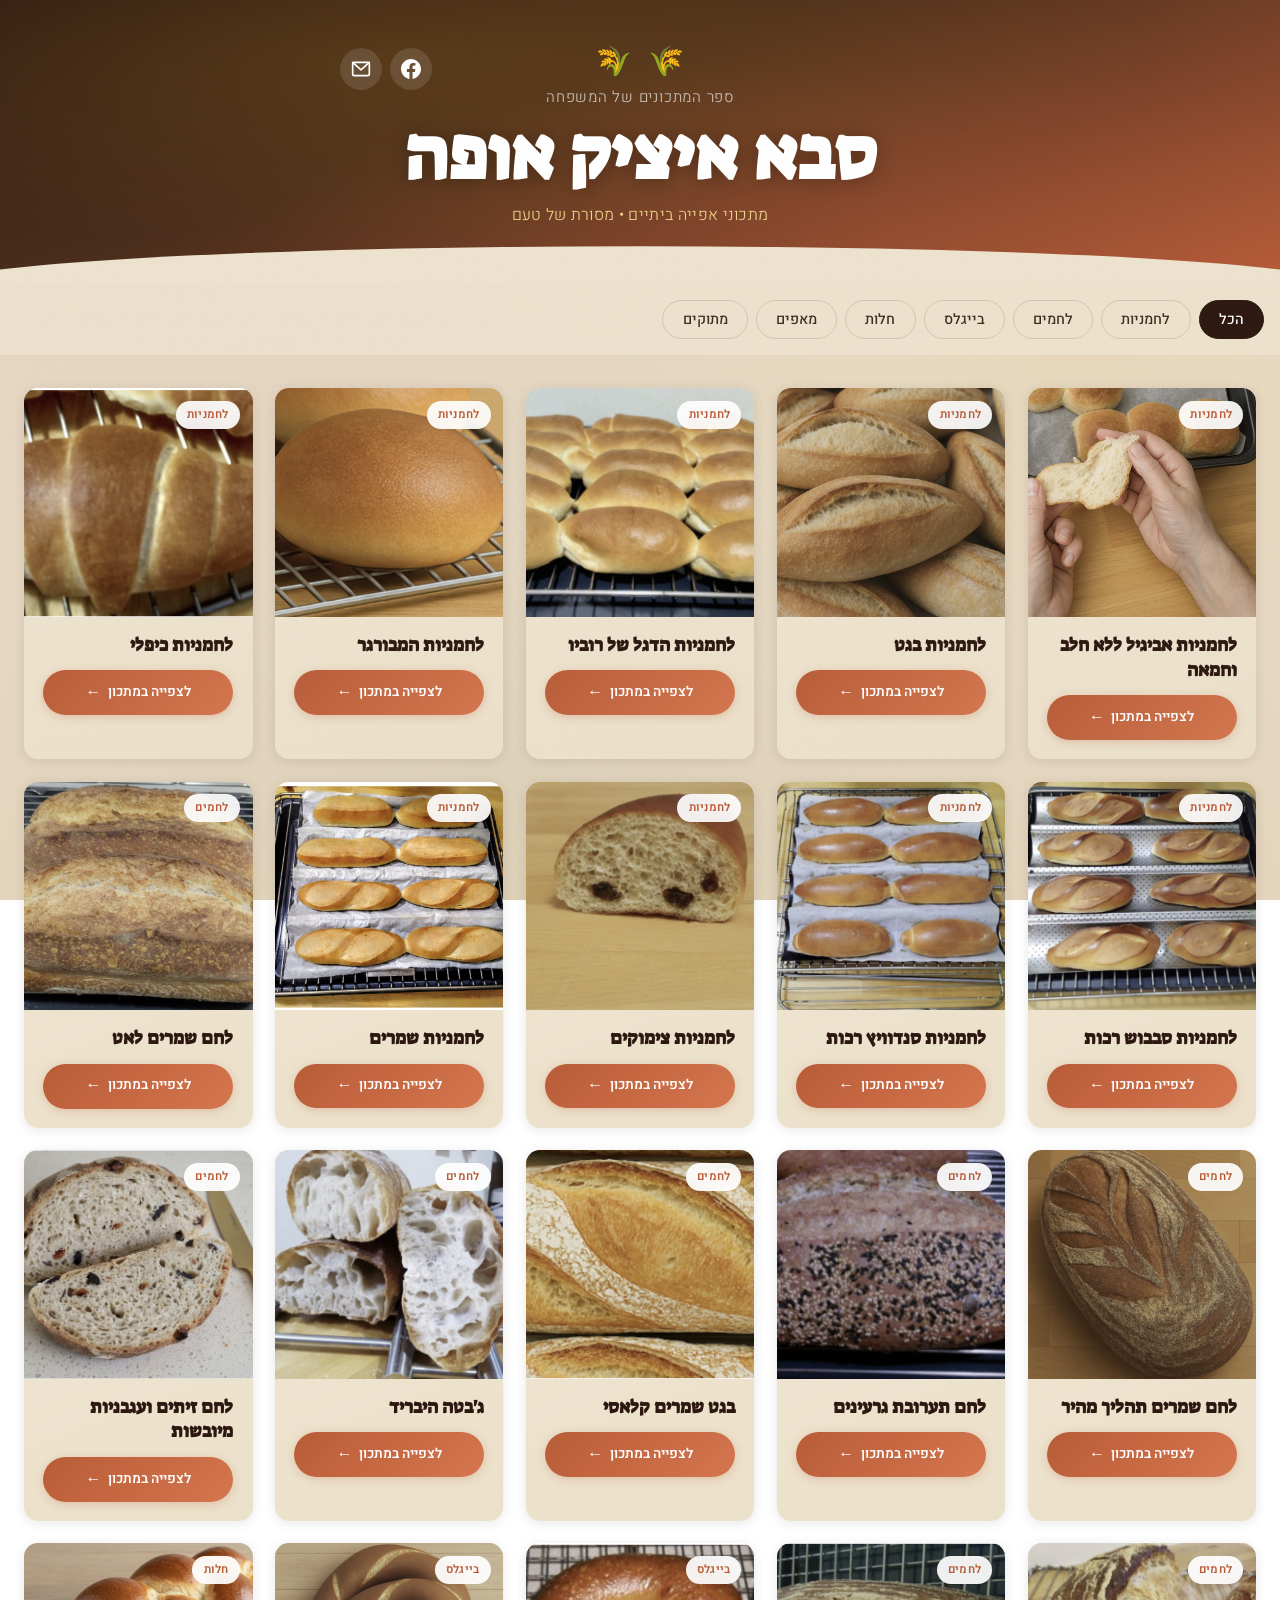
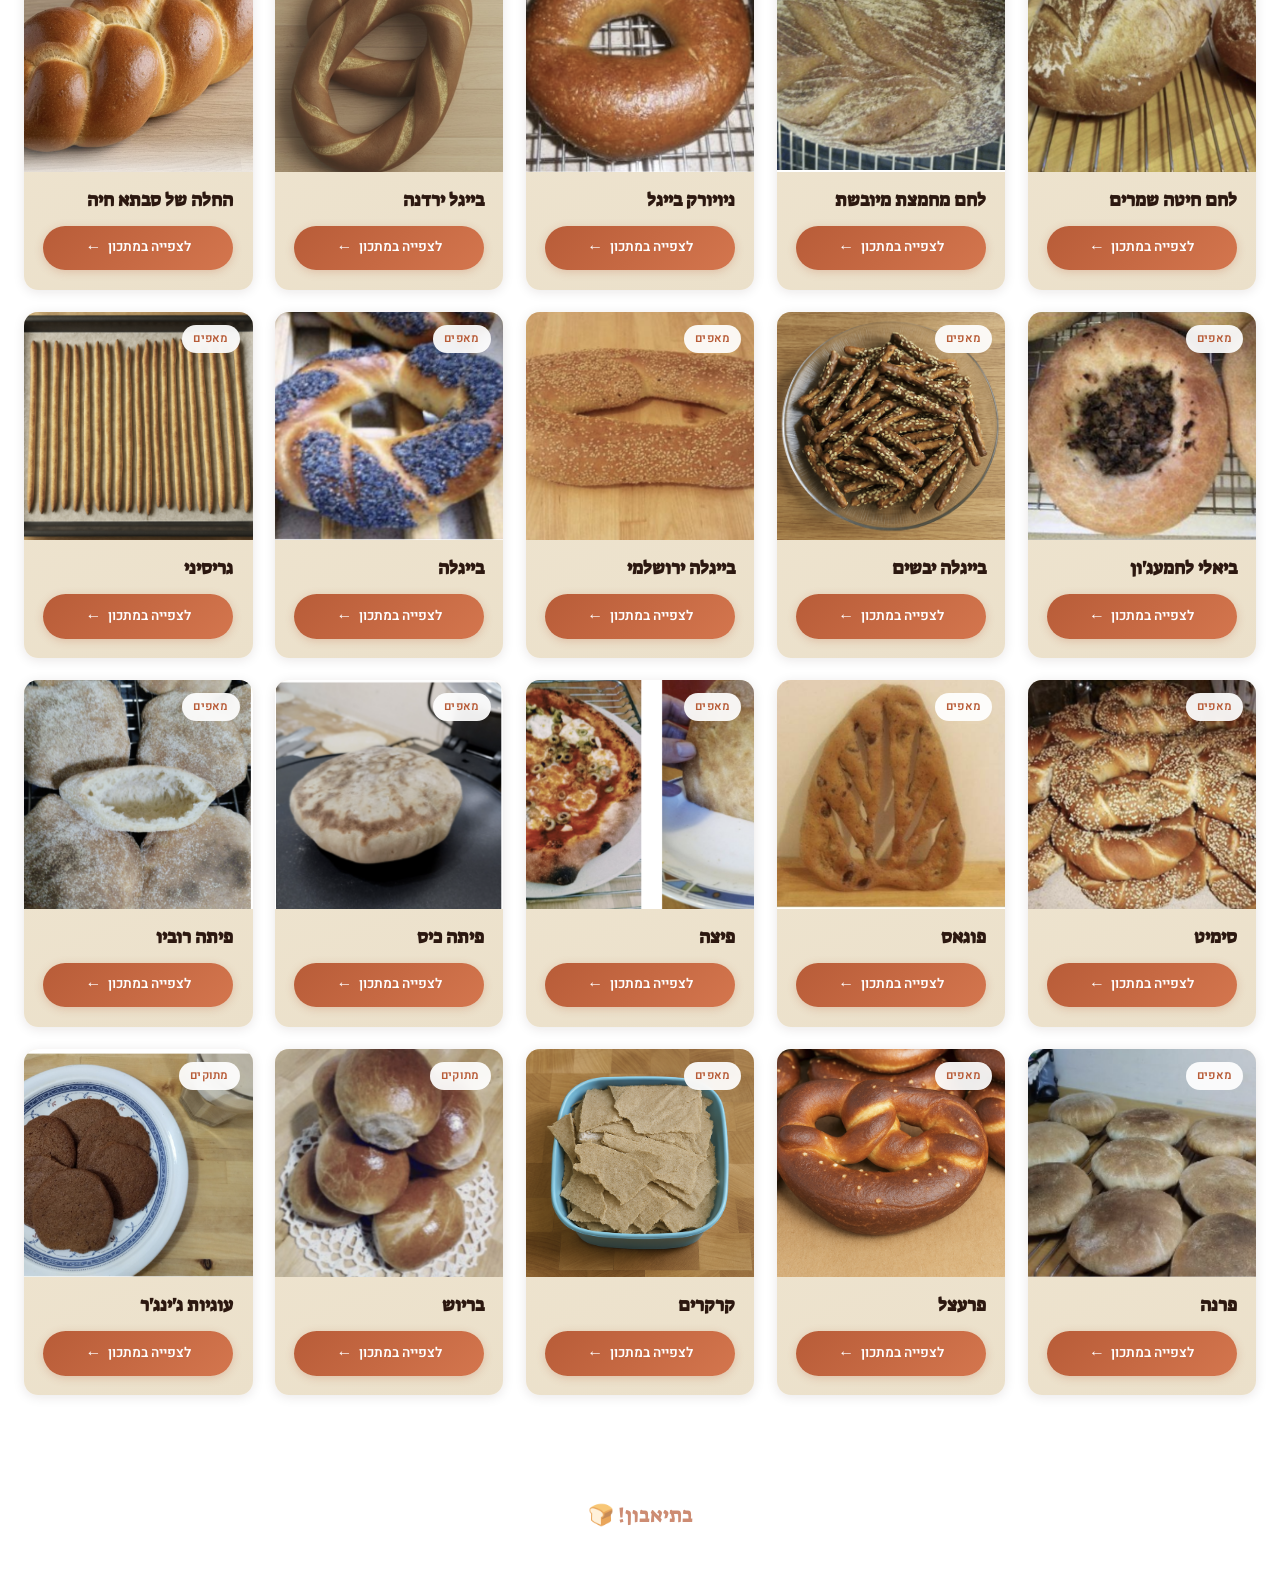
==== commit 12211251: "Add email contact icon next to Facebook in header Co-Authored-By: Claude Opus 4.6 (1M context) <nore" ====
--- a/index.html
+++ b/index.html
@@ -22,13 +22,20 @@
       <p class="header-subtitle">ספר המתכונים של המשפחה</p>
       <h1 class="header-title">סבא איציק אופה</h1>
       <p class="header-tagline">מתכוני אפייה ביתיים &#8226; מסורת של טעם</p>
-      <a href="https://www.facebook.com/profile.php?id=61558004886525"
-         target="_blank"
-         rel="noopener noreferrer"
-         class="facebook-link"
-         aria-label="Facebook">
-        <svg width="22" height="22" viewBox="0 0 24 24" fill="currentColor"><path d="M24 12.073c0-6.627-5.373-12-12-12s-12 5.373-12 12c0 5.99 4.388 10.954 10.125 11.854v-8.385H7.078v-3.47h3.047V9.43c0-3.007 1.792-4.669 4.533-4.669 1.312 0 2.686.235 2.686.235v2.953H15.83c-1.491 0-1.956.925-1.956 1.874v2.25h3.328l-.532 3.47h-2.796v8.385C19.612 23.027 24 18.062 24 12.073z"/></svg>
-      </a>
+      <div class="header-social">
+        <a href="https://www.facebook.com/profile.php?id=61558004886525"
+           target="_blank"
+           rel="noopener noreferrer"
+           class="social-link"
+           aria-label="Facebook">
+          <svg width="22" height="22" viewBox="0 0 24 24" fill="currentColor"><path d="M24 12.073c0-6.627-5.373-12-12-12s-12 5.373-12 12c0 5.99 4.388 10.954 10.125 11.854v-8.385H7.078v-3.47h3.047V9.43c0-3.007 1.792-4.669 4.533-4.669 1.312 0 2.686.235 2.686.235v2.953H15.83c-1.491 0-1.956.925-1.956 1.874v2.25h3.328l-.532 3.47h-2.796v8.385C19.612 23.027 24 18.062 24 12.073z"/></svg>
+        </a>
+        <a href="mailto:1946bread@gmail.com"
+           class="social-link"
+           aria-label="שלח אימייל">
+          <svg width="22" height="22" viewBox="0 0 24 24" fill="none" stroke="currentColor" stroke-width="2" stroke-linecap="round" stroke-linejoin="round"><rect x="2" y="4" width="20" height="16" rx="2"/><path d="M22 4L12 13 2 4"/></svg>
+        </a>
+      </div>
     </div>
   </header>
 
--- a/style.css
+++ b/style.css
@@ -168,29 +168,34 @@
   letter-spacing: 0.02em;
 }
 
-.facebook-link {
+.header-social {
   position: absolute;
   top: 0;
   left: 0;
   display: flex;
+  gap: 0.5rem;
+}
+
+.social-link {
+  display: flex;
   align-items: center;
   justify-content: center;
-  width: 44px;
-  height: 44px;
+  width: 42px;
+  height: 42px;
   border-radius: 50%;
   background: rgba(255, 255, 255, 0.12);
   backdrop-filter: blur(6px);
+  color: #FFFFFF;
   transition: background var(--transition-smooth);
 }
 
-.facebook-link:hover {
+.social-link:hover {
   background: rgba(255, 255, 255, 0.25);
 }
 
-.facebook-link svg {
-  width: 22px;
-  height: 22px;
-  color: #FFFFFF;
+.social-link svg {
+  width: 20px;
+  height: 20px;
 }
 
 /* ============================================
